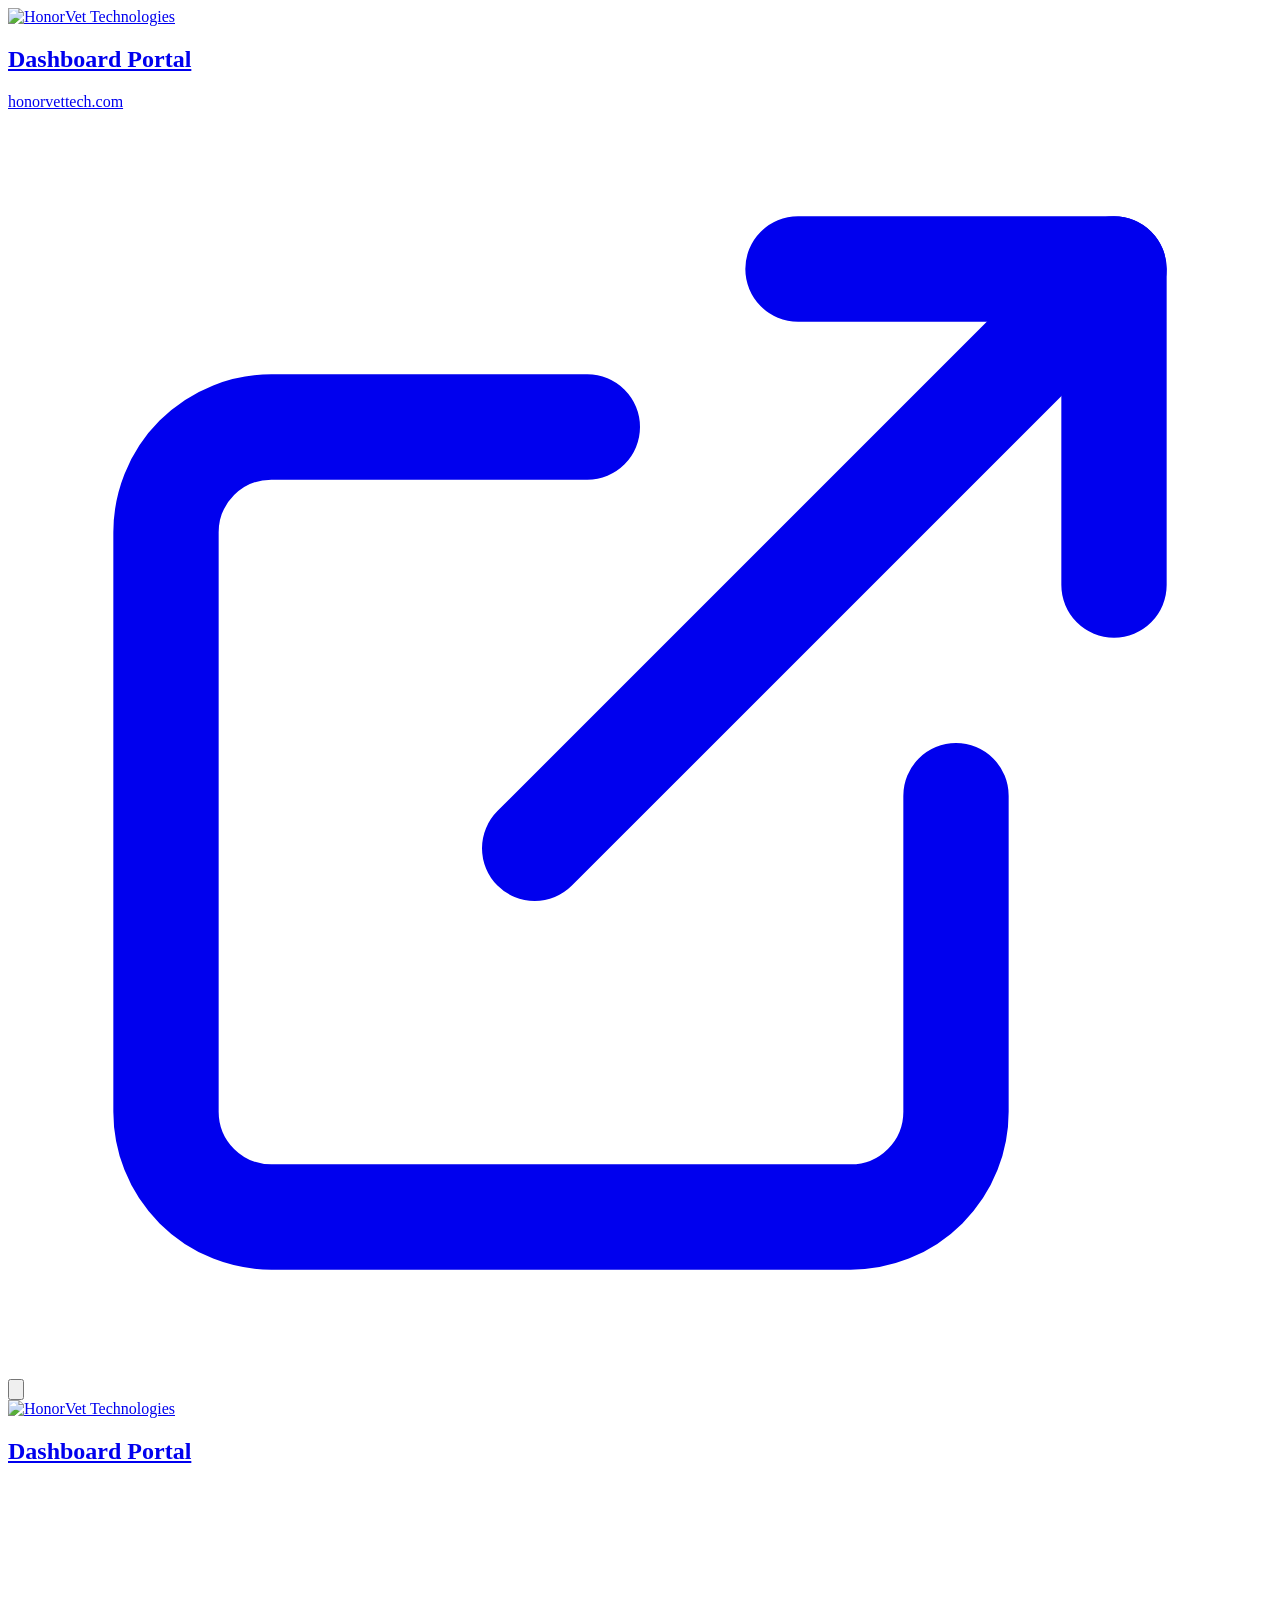
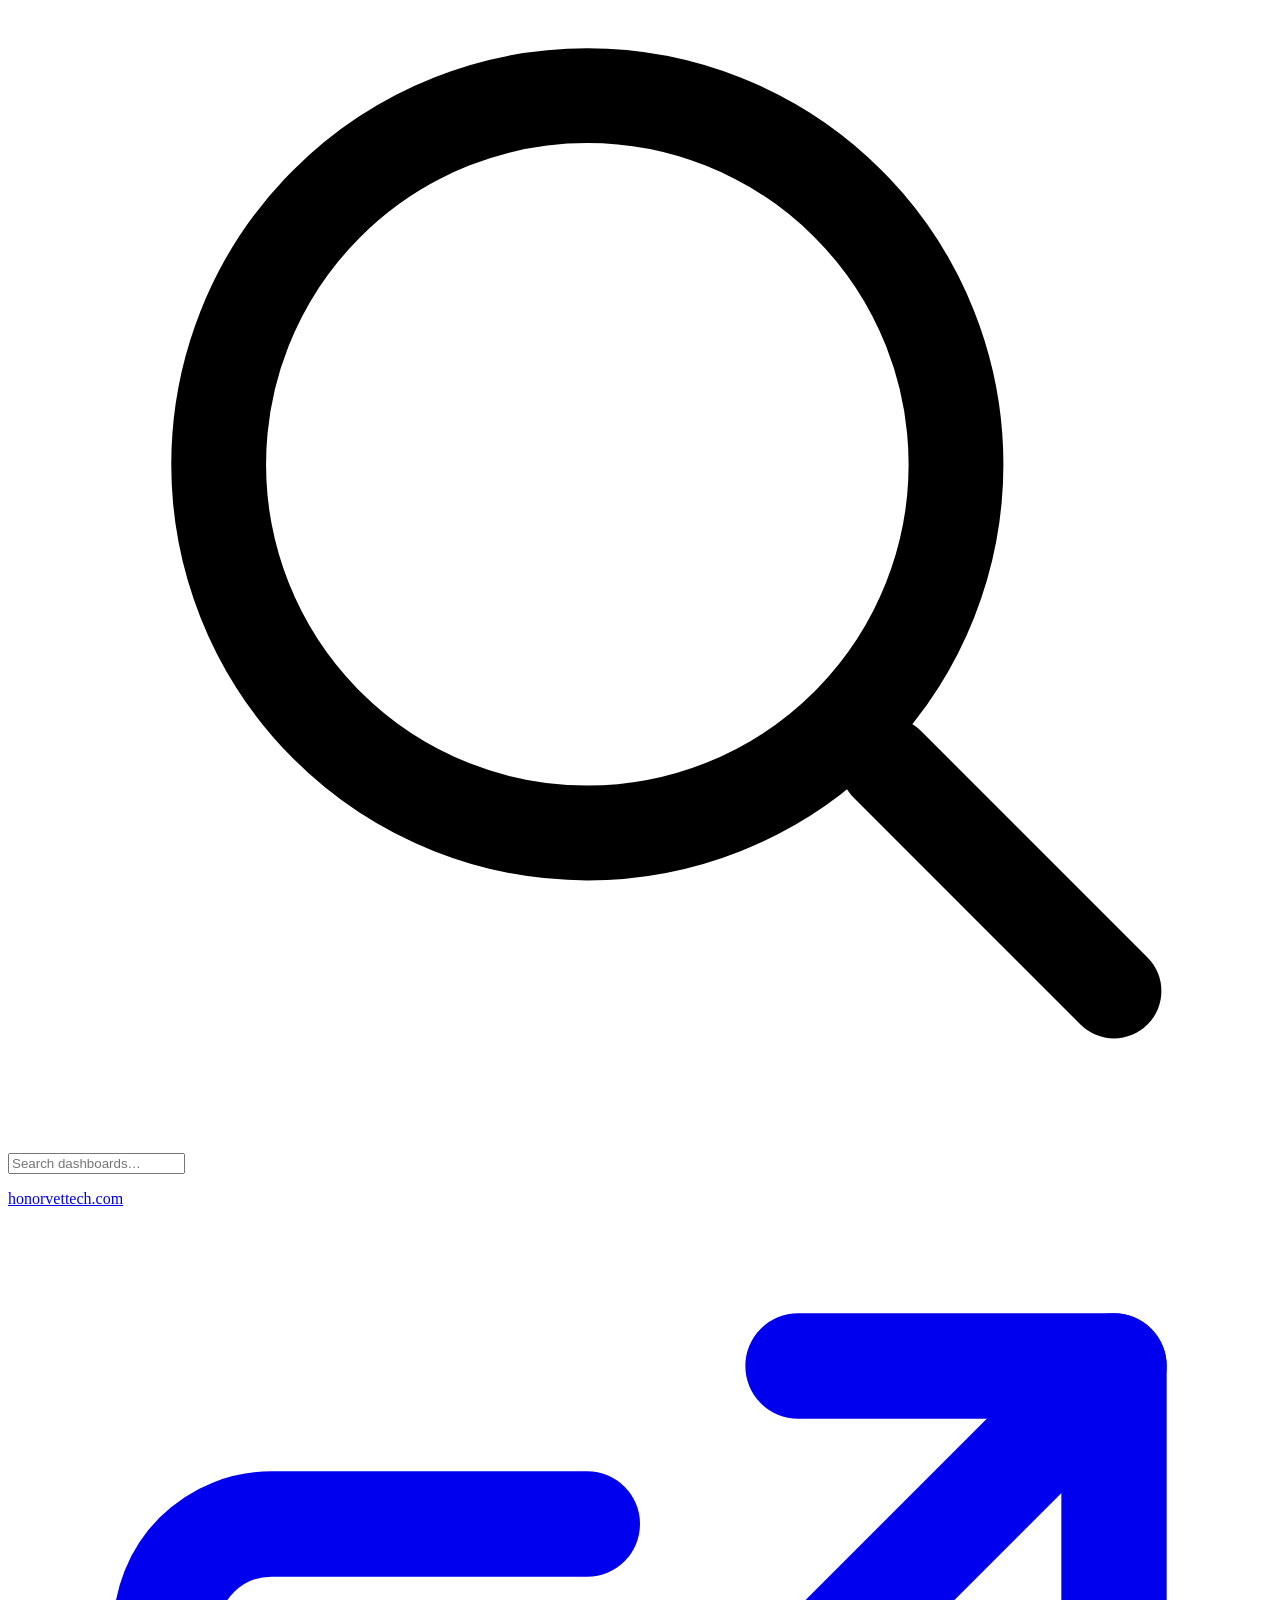
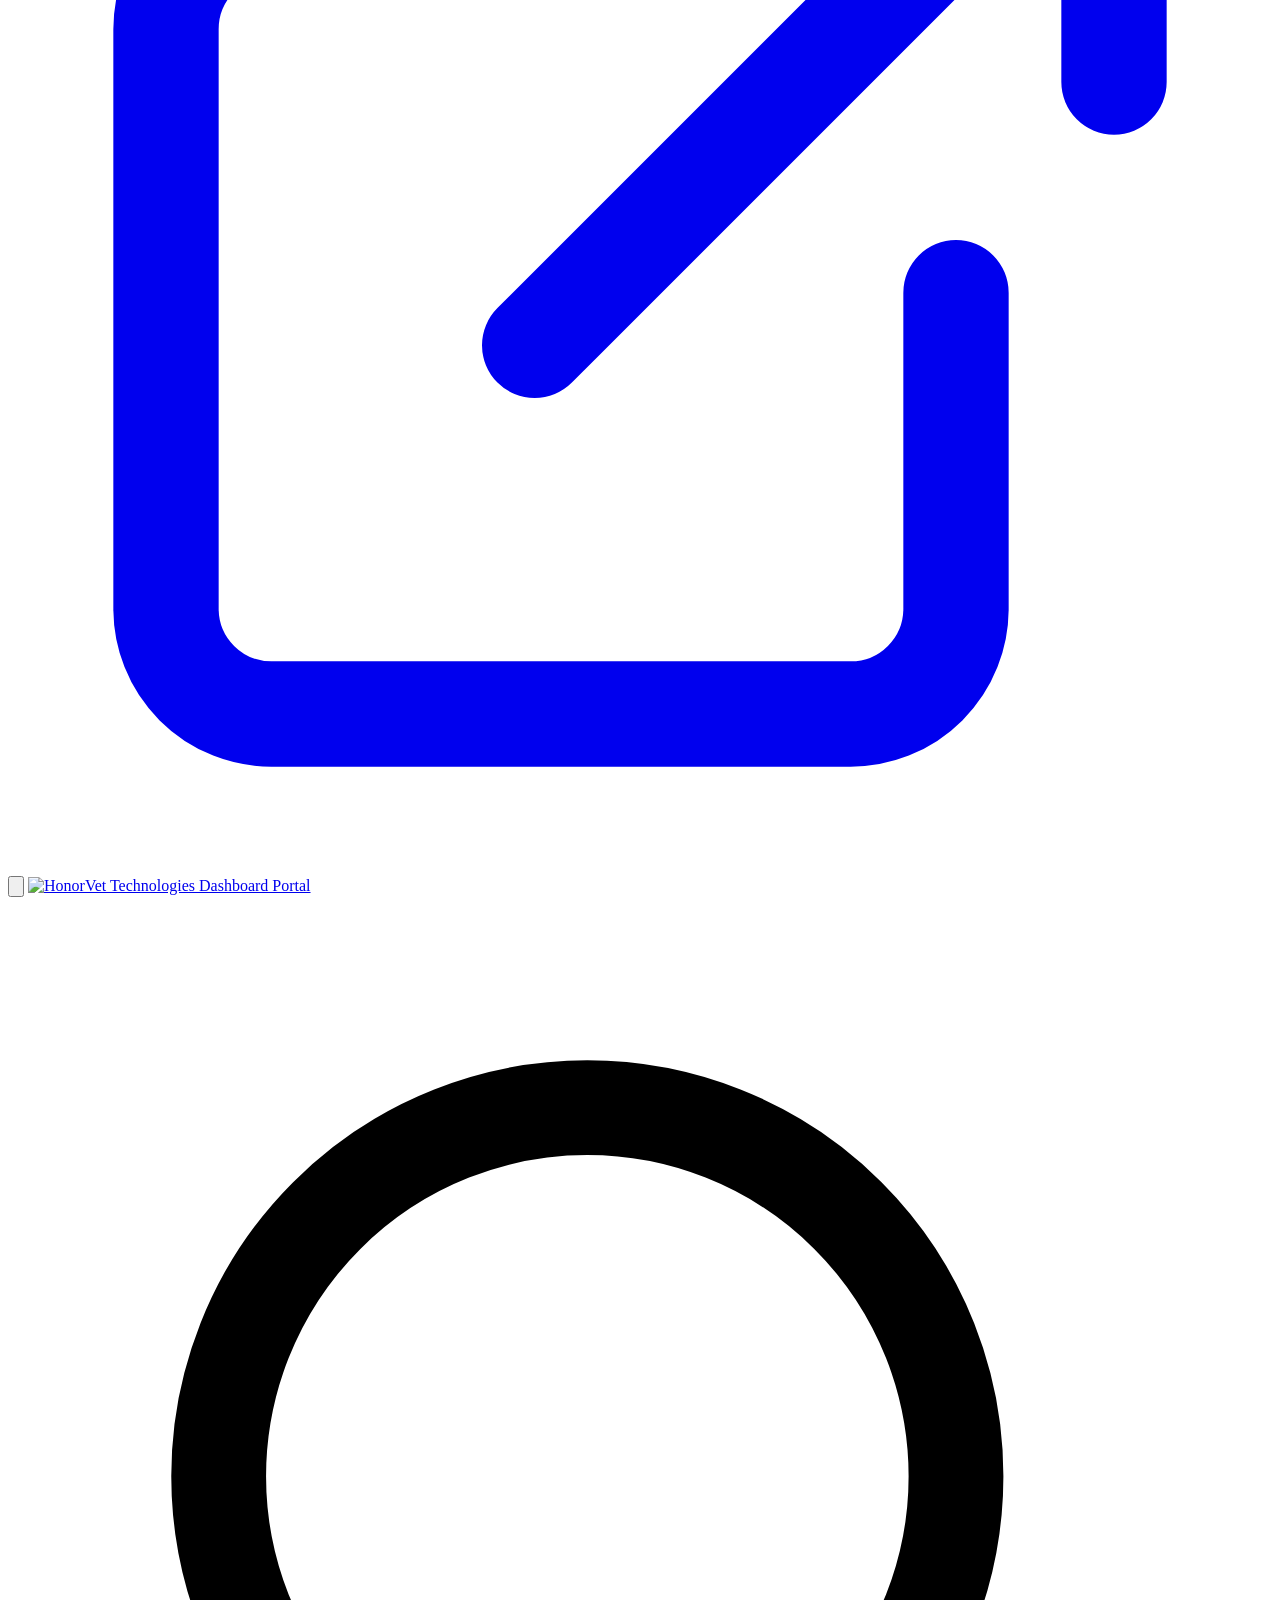
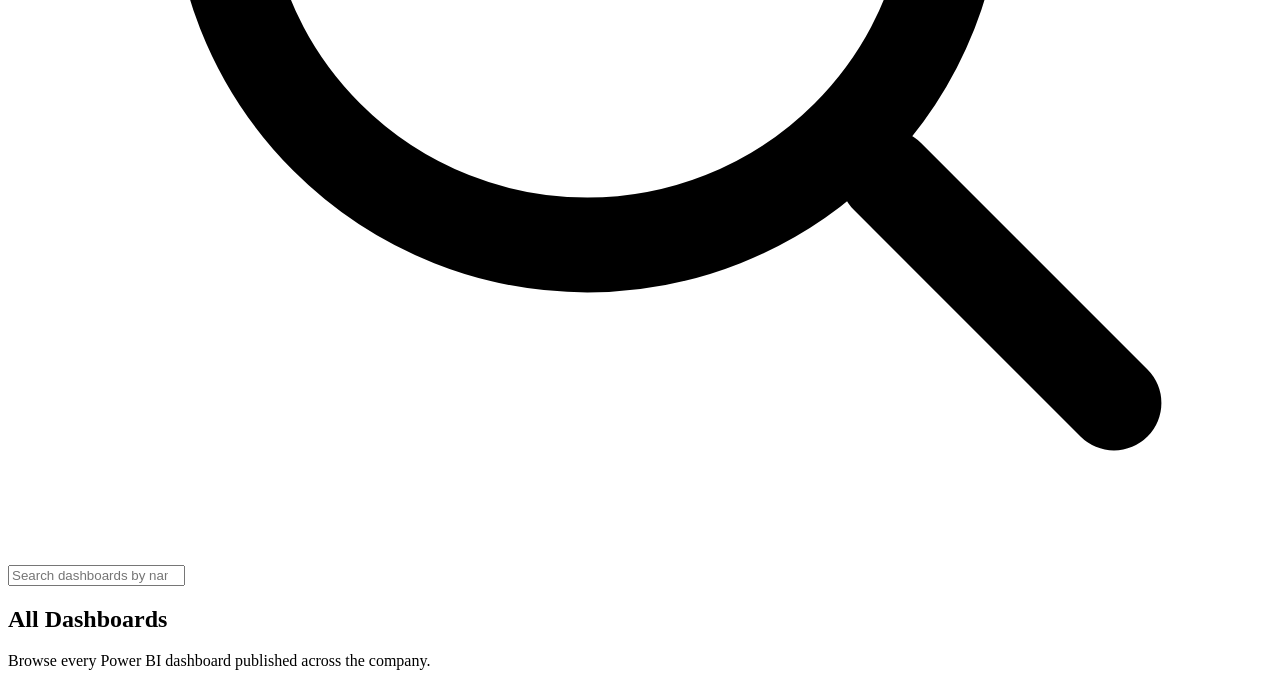
==== index.html @ 4012b4d2 "Add files via upload" ====
<!DOCTYPE html>
<html lang="en">
<head>
  <meta charset="UTF-8" />
  <meta name="viewport" content="width=device-width, initial-scale=1.0" />
  <title>Dashboard Portal</title>
  <meta name="description" content="Internal portal for company Power BI dashboards and reports." />
  <link rel="icon" href="assets/images/logo-placeholder.svg" type="image/svg+xml" />
  <link rel="stylesheet" href="css/style.css" />
</head>
<body>

  <div class="top-accent" aria-hidden="true"></div>

  <div class="app-shell">

    <!-- =====================================================================
         Desktop sidebar (persistent on large screens; see style.css @media)
    ===================================================================== -->
    <aside class="sidebar" aria-label="Primary navigation">
      <a class="brand" href="https://honorvettech.com/" target="_blank" rel="noopener noreferrer" title="Visit honorvettech.com">
        <div class="brand__logo">
          <img src="assets/images/honorvet-logo.png" alt="HonorVet Technologies" />
        </div>
        <div class="brand__text">
          <h1>Dashboard Portal</h1>
        </div>
      </a>

      <nav class="nav" id="navCategoryList" aria-label="Dashboard categories">
        <!-- Populated automatically by js/app.js from js/dashboards.js -->
      </nav>

      <div class="sidebar__footer">
        <a class="sidebar__footer-link" href="https://honorvettech.com/" target="_blank" rel="noopener noreferrer">
          <span>honorvettech.com</span>
          <svg class="icon" viewBox="0 0 24 24" fill="none" stroke="currentColor" stroke-width="2" stroke-linecap="round" stroke-linejoin="round"><path d="M18 13v6a2 2 0 0 1-2 2H5a2 2 0 0 1-2-2V8a2 2 0 0 1 2-2h6"/><path d="M15 3h6v6"/><path d="M10 14L21 3"/></svg>
        </a>
      </div>
    </aside>

    <!-- =====================================================================
         Mobile drawer (off-canvas copy of sidebar nav, opened by hamburger)
    ===================================================================== -->
    <div class="drawer-overlay" id="drawerOverlay" hidden></div>
    <aside class="mobile-drawer" id="mobileDrawer" aria-label="Mobile navigation">
      <button class="drawer-close" id="drawerCloseBtn" aria-label="Close menu">
        <svg class="icon" viewBox="0 0 24 24" fill="none" stroke="currentColor" stroke-width="1.8" stroke-linecap="round"><path d="M6 6l12 12M18 6L6 18"/></svg>
      </button>
      <a class="brand" href="https://honorvettech.com/" target="_blank" rel="noopener noreferrer" title="Visit honorvettech.com">
        <div class="brand__logo">
          <img src="assets/images/honorvet-logo.png" alt="HonorVet Technologies" />
        </div>
        <div class="brand__text">
          <h1>Dashboard Portal</h1>
        </div>
      </a>
      <div class="search-box" style="margin-bottom:16px;">
        <svg class="icon" viewBox="0 0 24 24" fill="none" stroke="currentColor" stroke-width="1.8" stroke-linecap="round"><circle cx="11" cy="11" r="7"/><path d="M21 21l-4.3-4.3"/></svg>
        <input type="search" id="searchInputMobile" placeholder="Search dashboards…" aria-label="Search dashboards" />
      </div>
      <nav class="nav" id="navCategoryListMobile" aria-label="Dashboard categories (mobile)">
        <!-- Populated automatically by js/app.js -->
      </nav>

      <div class="sidebar__footer">
        <a class="sidebar__footer-link" href="https://honorvettech.com/" target="_blank" rel="noopener noreferrer">
          <span>honorvettech.com</span>
          <svg class="icon" viewBox="0 0 24 24" fill="none" stroke="currentColor" stroke-width="2" stroke-linecap="round" stroke-linejoin="round"><path d="M18 13v6a2 2 0 0 1-2 2H5a2 2 0 0 1-2-2V8a2 2 0 0 1 2-2h6"/><path d="M15 3h6v6"/><path d="M10 14L21 3"/></svg>
        </a>
      </div>
    </aside>

    <!-- =====================================================================
         Main content
    ===================================================================== -->
    <div class="main">
      <header class="topbar">
        <button class="hamburger" id="hamburgerBtn" aria-label="Open menu" aria-controls="mobileDrawer">
          <svg class="icon" viewBox="0 0 24 24" fill="none" stroke="currentColor" stroke-width="1.8" stroke-linecap="round"><path d="M3 6h18M3 12h18M3 18h18"/></svg>
        </button>

        <a class="topbar__logo-mobile" href="https://honorvettech.com/" target="_blank" rel="noopener noreferrer" title="Visit honorvettech.com">
          <img src="assets/images/honorvet-logo.png" alt="HonorVet Technologies" />
          <span>Dashboard Portal</span>
        </a>

        <div class="search-box">
          <svg class="icon" viewBox="0 0 24 24" fill="none" stroke="currentColor" stroke-width="1.8" stroke-linecap="round"><circle cx="11" cy="11" r="7"/><path d="M21 21l-4.3-4.3"/></svg>
          <input type="search" id="searchInput" placeholder="Search dashboards by name, description, or category…" aria-label="Search dashboards" />
        </div>
      </header>

      <main class="content">

        <section class="recent-section" id="recentSection" hidden>
          <h3>Recently Viewed</h3>
          <div class="recent-row" id="recentRow"></div>
        </section>

        <div class="content__header">
          <div>
            <h2 id="sectionTitle">All Dashboards</h2>
            <p class="content__subtitle" id="sectionSubtitle">Browse every Power BI dashboard published across the company.</p>
          </div>
          <span class="content__count" id="resultCount"></span>
        </div>

        <!-- Loading skeleton -->
        <div class="skeleton-grid" id="loadingState" aria-hidden="true">
          <div class="skeleton-card"></div>
          <div class="skeleton-card"></div>
          <div class="skeleton-card"></div>
          <div class="skeleton-card"></div>
        </div>

        <!-- Dashboard cards grid, populated by js/app.js -->
        <div class="grid" id="dashboardGrid" hidden></div>

        <!-- Empty state -->
        <div class="state-panel" id="emptyState" hidden>
          <svg class="icon" viewBox="0 0 24 24" fill="none" stroke="currentColor" stroke-width="1.6" stroke-linecap="round" stroke-linejoin="round"><rect x="3" y="3" width="8" height="8" rx="1.5"/><rect x="13" y="3" width="8" height="8" rx="1.5"/><rect x="3" y="13" width="8" height="8" rx="1.5"/><rect x="13" y="13" width="8" height="8" rx="1.5"/></svg>
          <h3>No dashboards to show</h3>
          <p data-empty-message>No dashboards match the current view.</p>
        </div>

        <!-- Error state (e.g. dashboards.js failed to load) -->
        <div class="state-panel state-panel--error" id="errorState" hidden>
          <svg class="icon" viewBox="0 0 24 24" fill="none" stroke="currentColor" stroke-width="1.6" stroke-linecap="round" stroke-linejoin="round"><path d="M12 3.5l9.5 16.5H2.5L12 3.5Z"/><path d="M12 10v4"/><path d="M12 17.2v.1"/></svg>
          <h3>Something went wrong</h3>
          <p data-error-message>Unable to load dashboard configuration.</p>
        </div>

      </main>
    </div>
  </div>

  <script src="js/dashboards.js"></script>
  <script src="js/app.js"></script>
</body>
</html>
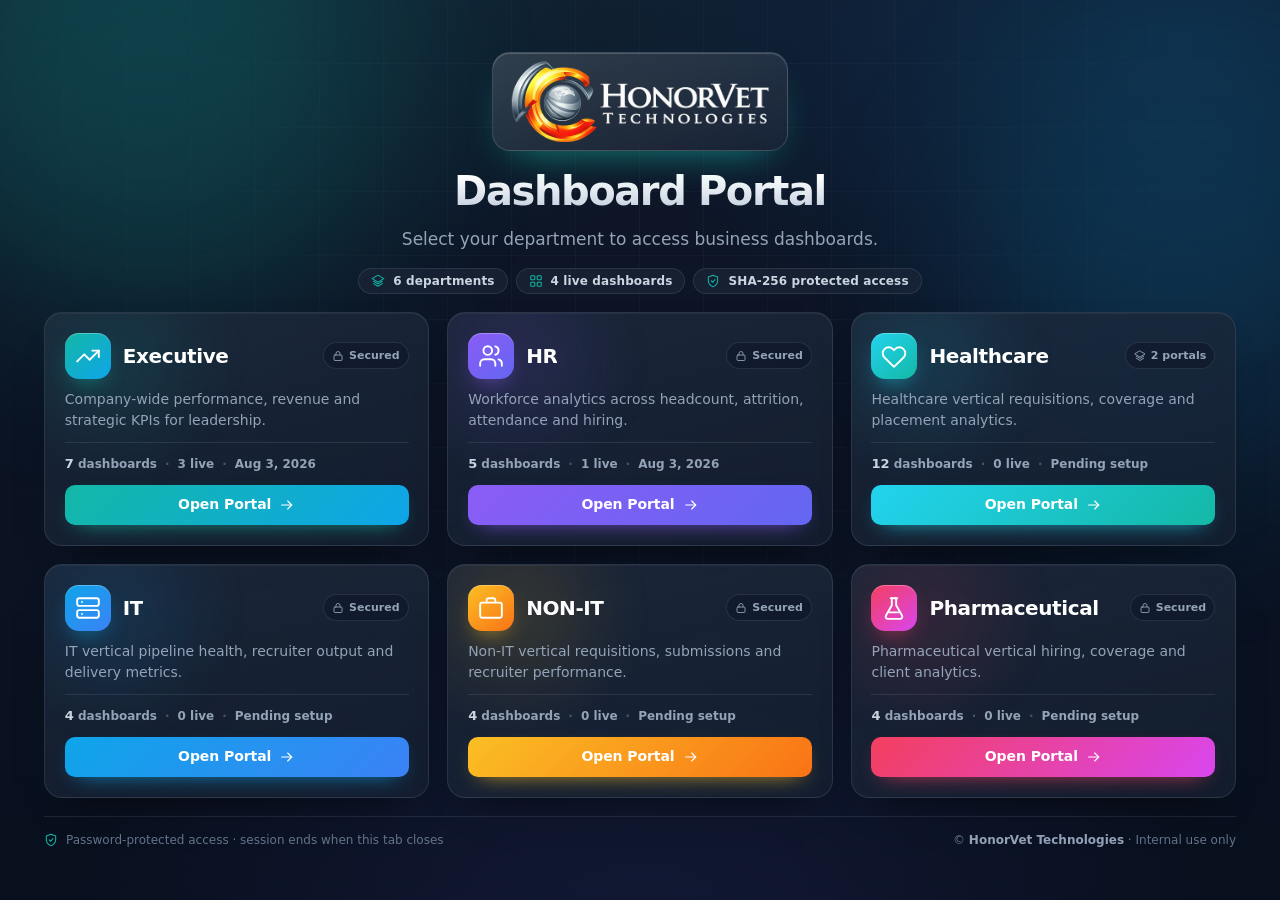
==== commit da607cf7: "Add files via upload" ====
--- a/index.html
+++ b/index.html
@@ -1,141 +1,134 @@
 <!DOCTYPE html>
-<html lang="en">
+<html lang="en" class="theme-dark">
 <head>
-  <meta charset="UTF-8" />
-  <meta name="viewport" content="width=device-width, initial-scale=1.0" />
-  <title>Dashboard Portal</title>
-  <meta name="description" content="Internal portal for company Power BI dashboards and reports." />
-  <link rel="icon" href="assets/images/logo-placeholder.svg" type="image/svg+xml" />
-  <link rel="stylesheet" href="css/style.css" />
+  <meta charset="utf-8">
+  <meta name="viewport" content="width=device-width, initial-scale=1">
+  <meta name="color-scheme" content="dark">
+  <meta name="theme-color" content="#0f172a">
+  <meta name="description" content="HonorVet Technologies internal Dashboard Portal — select your department to access business dashboards.">
+  <meta name="robots" content="noindex, nofollow">
+  <title>Dashboard Portal — HonorVet Technologies</title>
+
+  <link rel="icon" href="icons/favicon.svg" type="image/svg+xml">
+  <link rel="apple-touch-icon" href="images/honorvettech_logo-removebg-preview.png">
+  <link rel="stylesheet" href="css/components.css">
+  <link rel="stylesheet" href="css/dark.css">
 </head>
-<body>
 
-  <div class="top-accent" aria-hidden="true"></div>
+<body class="theme-dark" data-page="landing">
 
-  <div class="app-shell">
+  <noscript>
+    <div class="noscript-banner">
+      This portal requires JavaScript to verify your department access.
+      Please enable JavaScript and reload the page.
+    </div>
+  </noscript>
 
-    <!-- =====================================================================
-         Desktop sidebar (persistent on large screens; see style.css @media)
-    ===================================================================== -->
-    <aside class="sidebar" aria-label="Primary navigation">
-      <a class="brand" href="https://honorvettech.com/" target="_blank" rel="noopener noreferrer" title="Visit honorvettech.com">
-        <div class="brand__logo">
-          <img src="assets/images/honorvet-logo.png" alt="HonorVet Technologies" />
+  <!-- Ambient background layers (purely decorative) -->
+  <div class="bg-layer" aria-hidden="true">
+    <span class="bg-orb bg-orb-1"></span>
+    <span class="bg-orb bg-orb-2"></span>
+    <span class="bg-grid"></span>
+  </div>
+
+  <main class="portal">
+
+    <!-- ===================== HEADER ===================== -->
+    <header class="portal-head">
+      <!-- Landing hero uses the full wordmark lockup. Every other page (and the
+           login popup below) uses the compact square mark.
+           On short windows the lockup is swapped for the square mark, because
+           its small "TECHNOLOGIES" line stops being legible below ~74px tall. -->
+      <div class="brand-mark brand-mark-wide">
+        <img class="brand-lockup" src="images/honorvet-logo-lockup.png"
+             alt="HonorVet Technologies" width="640" height="192">
+        <img class="brand-icon" src="images/honorvettech_logo-removebg-preview.png"
+             alt="HonorVet Technologies" width="200" height="200">
+      </div>
+
+
+      <h1 class="portal-title">Dashboard Portal</h1>
+
+      <p class="portal-lede">
+        Select your department to access business dashboards.
+      </p>
+
+      <div class="head-meta" id="headMeta"></div>
+    </header>
+
+    <!-- ===================== DEPARTMENT CARDS ===================== -->
+    <section class="grid-cards" id="deptGrid" aria-label="Departments"></section>
+
+    <!-- ===================== FOOTER ===================== -->
+    <footer class="portal-foot">
+      <span class="foot-secure">
+        <svg class="icon" viewBox="0 0 24 24" aria-hidden="true"><path d="M12 22s8-4 8-10V5l-8-3-8 3v7c0 6 8 10 8 10z"/><polyline points="9 11.8 11.4 14.2 15.4 9.8"/></svg>
+        <span>Password-protected access &middot; session ends when this tab closes</span>
+      </span>
+      <span>&copy; <strong>HonorVet Technologies</strong> &middot; Internal use only</span>
+    </footer>
+
+  </main>
+
+  <!-- ===================== AUTHENTICATION POPUP ===================== -->
+  <div class="modal" id="authModal" role="dialog" aria-modal="true"
+       aria-labelledby="authTitle" aria-hidden="true">
+    <div class="modal-panel auth-panel" id="authPanel">
+
+      <div class="auth-head">
+        <div class="auth-logo">
+          <img src="images/honorvettech_logo-removebg-preview.png" alt="HonorVet Technologies" width="200" height="200">
         </div>
-        <div class="brand__text">
-          <h1>Dashboard Portal</h1>
-        </div>
-      </a>
+        <span class="auth-dept">
+          <span id="authDeptIcon"></span>
+          <span id="authDeptLabel">Department</span>
+        </span>
+        <h2 class="auth-title" id="authTitle">Department Portal</h2>
+        <p class="auth-sub" id="authSub">Enter password to continue</p>
+      </div>
 
-      <nav class="nav" id="navCategoryList" aria-label="Dashboard categories">
-        <!-- Populated automatically by js/app.js from js/dashboards.js -->
-      </nav>
-
-      <div class="sidebar__footer">
-        <a class="sidebar__footer-link" href="https://honorvettech.com/" target="_blank" rel="noopener noreferrer">
-          <span>honorvettech.com</span>
-          <svg class="icon" viewBox="0 0 24 24" fill="none" stroke="currentColor" stroke-width="2" stroke-linecap="round" stroke-linejoin="round"><path d="M18 13v6a2 2 0 0 1-2 2H5a2 2 0 0 1-2-2V8a2 2 0 0 1 2-2h6"/><path d="M15 3h6v6"/><path d="M10 14L21 3"/></svg>
-        </a>
-      </div>
-    </aside>
-
-    <!-- =====================================================================
-         Mobile drawer (off-canvas copy of sidebar nav, opened by hamburger)
-    ===================================================================== -->
-    <div class="drawer-overlay" id="drawerOverlay" hidden></div>
-    <aside class="mobile-drawer" id="mobileDrawer" aria-label="Mobile navigation">
-      <button class="drawer-close" id="drawerCloseBtn" aria-label="Close menu">
-        <svg class="icon" viewBox="0 0 24 24" fill="none" stroke="currentColor" stroke-width="1.8" stroke-linecap="round"><path d="M6 6l12 12M18 6L6 18"/></svg>
-      </button>
-      <a class="brand" href="https://honorvettech.com/" target="_blank" rel="noopener noreferrer" title="Visit honorvettech.com">
-        <div class="brand__logo">
-          <img src="assets/images/honorvet-logo.png" alt="HonorVet Technologies" />
-        </div>
-        <div class="brand__text">
-          <h1>Dashboard Portal</h1>
-        </div>
-      </a>
-      <div class="search-box" style="margin-bottom:16px;">
-        <svg class="icon" viewBox="0 0 24 24" fill="none" stroke="currentColor" stroke-width="1.8" stroke-linecap="round"><circle cx="11" cy="11" r="7"/><path d="M21 21l-4.3-4.3"/></svg>
-        <input type="search" id="searchInputMobile" placeholder="Search dashboards…" aria-label="Search dashboards" />
-      </div>
-      <nav class="nav" id="navCategoryListMobile" aria-label="Dashboard categories (mobile)">
-        <!-- Populated automatically by js/app.js -->
-      </nav>
-
-      <div class="sidebar__footer">
-        <a class="sidebar__footer-link" href="https://honorvettech.com/" target="_blank" rel="noopener noreferrer">
-          <span>honorvettech.com</span>
-          <svg class="icon" viewBox="0 0 24 24" fill="none" stroke="currentColor" stroke-width="2" stroke-linecap="round" stroke-linejoin="round"><path d="M18 13v6a2 2 0 0 1-2 2H5a2 2 0 0 1-2-2V8a2 2 0 0 1 2-2h6"/><path d="M15 3h6v6"/><path d="M10 14L21 3"/></svg>
-        </a>
-      </div>
-    </aside>
-
-    <!-- =====================================================================
-         Main content
-    ===================================================================== -->
-    <div class="main">
-      <header class="topbar">
-        <button class="hamburger" id="hamburgerBtn" aria-label="Open menu" aria-controls="mobileDrawer">
-          <svg class="icon" viewBox="0 0 24 24" fill="none" stroke="currentColor" stroke-width="1.8" stroke-linecap="round"><path d="M3 6h18M3 12h18M3 18h18"/></svg>
-        </button>
-
-        <a class="topbar__logo-mobile" href="https://honorvettech.com/" target="_blank" rel="noopener noreferrer" title="Visit honorvettech.com">
-          <img src="assets/images/honorvet-logo.png" alt="HonorVet Technologies" />
-          <span>Dashboard Portal</span>
-        </a>
-
-        <div class="search-box">
-          <svg class="icon" viewBox="0 0 24 24" fill="none" stroke="currentColor" stroke-width="1.8" stroke-linecap="round"><circle cx="11" cy="11" r="7"/><path d="M21 21l-4.3-4.3"/></svg>
-          <input type="search" id="searchInput" placeholder="Search dashboards by name, description, or category…" aria-label="Search dashboards" />
-        </div>
-      </header>
-
-      <main class="content">
-
-        <section class="recent-section" id="recentSection" hidden>
-          <h3>Recently Viewed</h3>
-          <div class="recent-row" id="recentRow"></div>
-        </section>
-
-        <div class="content__header">
-          <div>
-            <h2 id="sectionTitle">All Dashboards</h2>
-            <p class="content__subtitle" id="sectionSubtitle">Browse every Power BI dashboard published across the company.</p>
+      <form id="authForm" novalidate>
+        <div class="field">
+          <label class="field-label" for="authPassword">Department password</label>
+          <div class="field-control">
+            <svg class="icon" viewBox="0 0 24 24" aria-hidden="true"><rect x="4" y="10" width="16" height="11" rx="2"/><path d="M8 10V7a4 4 0 0 1 8 0v3"/></svg>
+            <input class="input input-with-icon input-with-action"
+                   id="authPassword" name="password" type="password"
+                   autocomplete="current-password" spellcheck="false"
+                   placeholder="Enter password" required>
+            <button class="field-action" id="authToggle" type="button" aria-pressed="false">Show</button>
           </div>
-          <span class="content__count" id="resultCount"></span>
         </div>
 
-        <!-- Loading skeleton -->
-        <div class="skeleton-grid" id="loadingState" aria-hidden="true">
-          <div class="skeleton-card"></div>
-          <div class="skeleton-card"></div>
-          <div class="skeleton-card"></div>
-          <div class="skeleton-card"></div>
+        <div class="auth-error" id="authError" role="alert" aria-live="assertive">
+          <div class="auth-error-inner">
+            <svg class="icon" viewBox="0 0 24 24" aria-hidden="true"><path d="M10.3 3.6 1.8 18a2 2 0 0 0 1.7 3h17a2 2 0 0 0 1.7-3L13.7 3.6a2 2 0 0 0-3.4 0z"/><line x1="12" y1="9" x2="12" y2="13.5"/><line x1="12" y1="17" x2="12" y2="17"/></svg>
+            <span id="authErrorText"></span>
+          </div>
         </div>
 
-        <!-- Dashboard cards grid, populated by js/app.js -->
-        <div class="grid" id="dashboardGrid" hidden></div>
+        <div class="auth-actions">
+          <button class="btn btn-ghost btn-lg" id="authCancel" type="button">Cancel</button>
+          <button class="btn btn-primary btn-lg" id="authSubmit" type="submit" data-ripple>
+            <span class="btn-label">Login</span>
+            <span class="btn-spin"></span>
+          </button>
+        </div>
+      </form>
 
-        <!-- Empty state -->
-        <div class="state-panel" id="emptyState" hidden>
-          <svg class="icon" viewBox="0 0 24 24" fill="none" stroke="currentColor" stroke-width="1.6" stroke-linecap="round" stroke-linejoin="round"><rect x="3" y="3" width="8" height="8" rx="1.5"/><rect x="13" y="3" width="8" height="8" rx="1.5"/><rect x="3" y="13" width="8" height="8" rx="1.5"/><rect x="13" y="13" width="8" height="8" rx="1.5"/></svg>
-          <h3>No dashboards to show</h3>
-          <p data-empty-message>No dashboards match the current view.</p>
-        </div>
+      <p class="auth-note">
+        <svg class="icon" viewBox="0 0 24 24" aria-hidden="true"><circle cx="12" cy="12" r="9"/><line x1="12" y1="11" x2="12" y2="16"/><line x1="12" y1="8" x2="12" y2="8"/></svg>
+        <span>Your password is verified in the browser against a SHA-256 hash and is never
+        stored or transmitted. Access lasts until you sign out or close this tab.</span>
+      </p>
 
-        <!-- Error state (e.g. dashboards.js failed to load) -->
-        <div class="state-panel state-panel--error" id="errorState" hidden>
-          <svg class="icon" viewBox="0 0 24 24" fill="none" stroke="currentColor" stroke-width="1.6" stroke-linecap="round" stroke-linejoin="round"><path d="M12 3.5l9.5 16.5H2.5L12 3.5Z"/><path d="M12 10v4"/><path d="M12 17.2v.1"/></svg>
-          <h3>Something went wrong</h3>
-          <p data-error-message>Unable to load dashboard configuration.</p>
-        </div>
-
-      </main>
     </div>
   </div>
 
-  <script src="js/dashboards.js"></script>
+  <div class="toast-stack" role="status" aria-live="polite"></div>
+
+  <script src="js/config.js"></script>
+  <script src="js/auth.js"></script>
   <script src="js/app.js"></script>
 </body>
 </html>
--- a/css/components.css
+++ b/css/components.css
@@ -0,0 +1,595 @@
+/* ===========================================================================
+ * components.css — HonorVet Dashboard Portal
+ * ---------------------------------------------------------------------------
+ * Shared foundation used by BOTH themes:
+ *   1. Design tokens (colors, spacing, radii, shadows, motion)
+ *   2. Reset + base typography
+ *   3. Reusable components (buttons, fields, modal, toast, skeleton, chips)
+ *   4. Keyframes + accessibility helpers
+ *
+ * Theme-specific surfaces live in dark.css (landing) and light.css (portals).
+ * ======================================================================== */
+
+/* ---------------------------------------------------------------------------
+ * 1. DESIGN TOKENS
+ * ------------------------------------------------------------------------ */
+:root {
+  /* Brand ---------------------------------------------------------------- */
+  --brand-primary: #14b8a6;
+  --brand-primary-hover: #0d9488;
+  --brand-secondary: #0ea5e9;
+  --brand-gradient: linear-gradient(135deg, #14b8a6 0%, #0ea5e9 100%);
+
+  /* Semantic ------------------------------------------------------------- */
+  --success: #10b981;
+  --warning: #f59e0b;
+  --danger: #f43f5e;
+  --info: #0ea5e9;
+
+  /* Neutral ramp (slate) ------------------------------------------------- */
+  --slate-50: #f8fafc;
+  --slate-100: #f1f5f9;
+  --slate-200: #e2e8f0;
+  --slate-300: #cbd5e1;
+  --slate-400: #94a3b8;
+  --slate-500: #64748b;
+  --slate-600: #475569;
+  --slate-700: #334155;
+  --slate-800: #1e293b;
+  --slate-900: #0f172a;
+  --slate-950: #080f1d;
+
+  /* Typography ----------------------------------------------------------- */
+  --font-sans: "Inter", "Segoe UI", "Segoe UI Variable", system-ui,
+    -apple-system, "Helvetica Neue", Arial, sans-serif;
+  --font-mono: "Cascadia Code", "Consolas", "SF Mono", ui-monospace, monospace;
+
+  --text-2xs: 0.6875rem;  /* 11px */
+  --text-xs: 0.75rem;     /* 12px */
+  --text-sm: 0.8125rem;   /* 13px */
+  --text-base: 0.875rem;  /* 14px */
+  --text-md: 0.9375rem;   /* 15px */
+  --text-lg: 1.0625rem;   /* 17px */
+  --text-xl: 1.25rem;     /* 20px */
+  --text-2xl: 1.5rem;     /* 24px */
+  --text-3xl: 1.875rem;   /* 30px */
+  --text-4xl: 2.5rem;     /* 40px */
+  --text-5xl: 3.25rem;    /* 52px */
+
+  /* Spacing scale -------------------------------------------------------- */
+  --sp-1: 0.25rem;
+  --sp-2: 0.5rem;
+  --sp-3: 0.75rem;
+  --sp-4: 1rem;
+  --sp-5: 1.25rem;
+  --sp-6: 1.5rem;
+  --sp-7: 1.75rem;
+  --sp-8: 2rem;
+  --sp-10: 2.5rem;
+  --sp-12: 3rem;
+  --sp-16: 4rem;
+  --sp-20: 5rem;
+
+  /* Radii ---------------------------------------------------------------- */
+  --r-sm: 6px;
+  --r-md: 10px;
+  --r-lg: 14px;
+  --r-xl: 18px;
+  --r-2xl: 24px;
+  --r-full: 999px;
+
+  /* Motion --------------------------------------------------------------- */
+  --ease-out: cubic-bezier(0.22, 1, 0.36, 1);
+  --ease-in-out: cubic-bezier(0.65, 0, 0.35, 1);
+  --ease-spring: cubic-bezier(0.34, 1.56, 0.64, 1);
+  --dur-fast: 140ms;
+  --dur-base: 220ms;
+  --dur-slow: 380ms;
+
+  /* Layout --------------------------------------------------------------- */
+  --shell-max: 1240px;
+  --header-h: 64px;
+
+  /* Logo ----------------------------------------------------------------- *
+   * images/honorvettech_logo-removebg-preview.png is a square, transparent,
+   * tightly-cropped mark (200x200, artwork centred with ~10% margin), so the
+   * logo tiles are square and the tile background shows through the artwork.
+   * Only these three sizes need changing to rescale it everywhere.          */
+  --logo-size-hero: 68px;    /* landing page */
+  --logo-size-modal: 42px;   /* login popup */
+  --logo-size-bar: 28px;     /* department app bar */
+}
+
+/* ---------------------------------------------------------------------------
+ * 2. RESET + BASE
+ * ------------------------------------------------------------------------ */
+*,
+*::before,
+*::after {
+  box-sizing: border-box;
+}
+
+html {
+  -webkit-text-size-adjust: 100%;
+  scroll-behavior: smooth;
+}
+
+body {
+  margin: 0;
+  font-family: var(--font-sans);
+  font-size: var(--text-base);
+  line-height: 1.55;
+  -webkit-font-smoothing: antialiased;
+  -moz-osx-font-smoothing: grayscale;
+  text-rendering: optimizeLegibility;
+}
+
+h1, h2, h3, h4, h5, h6, p, figure {
+  margin: 0;
+}
+
+h1, h2, h3, h4 {
+  line-height: 1.2;
+  letter-spacing: -0.02em;
+  font-weight: 650;
+}
+
+a {
+  color: inherit;
+  text-decoration: none;
+}
+
+img, svg {
+  display: block;
+  max-width: 100%;
+}
+
+button, input, select, textarea {
+  font: inherit;
+  color: inherit;
+}
+
+button {
+  cursor: pointer;
+  border: 0;
+  background: none;
+}
+
+ul, ol {
+  margin: 0;
+  padding: 0;
+  list-style: none;
+}
+
+[hidden] {
+  display: none !important;
+}
+
+/* Auth gate: protected pages stay blank until HVAuth.guard() clears them.
+ * Fails closed — if JavaScript never runs, the content is never revealed. */
+html.hv-locked body > *:not(noscript) {
+  visibility: hidden;
+}
+
+.noscript-banner {
+  position: fixed;
+  inset: 0;
+  z-index: 9999;
+  display: grid;
+  place-items: center;
+  padding: var(--sp-8);
+  text-align: center;
+  background: var(--slate-900);
+  color: #fff;
+  font-size: var(--text-md);
+}
+
+/* Focus ring — visible for keyboard users, invisible for mouse clicks. */
+:focus-visible {
+  outline: 2px solid var(--brand-primary);
+  outline-offset: 2px;
+  border-radius: var(--r-sm);
+}
+
+/* Screen-reader-only text. */
+.sr-only {
+  position: absolute;
+  width: 1px;
+  height: 1px;
+  padding: 0;
+  margin: -1px;
+  overflow: hidden;
+  clip: rect(0 0 0 0);
+  white-space: nowrap;
+  border: 0;
+}
+
+/* ---------------------------------------------------------------------------
+ * 3. COMPONENTS
+ * ------------------------------------------------------------------------ */
+
+/* --- Icons ---------------------------------------------------------------- */
+.icon {
+  width: 20px;
+  height: 20px;
+  flex: none;
+  stroke: currentColor;
+  fill: none;
+  stroke-width: 1.75;
+  stroke-linecap: round;
+  stroke-linejoin: round;
+}
+.icon-sm { width: 16px; height: 16px; }
+.icon-lg { width: 26px; height: 26px; }
+.icon-xl { width: 30px; height: 30px; }
+
+/* --- Buttons -------------------------------------------------------------- */
+.btn {
+  position: relative;
+  display: inline-flex;
+  align-items: center;
+  justify-content: center;
+  gap: var(--sp-2);
+  padding: 0 var(--sp-4);
+  height: 38px;
+  border-radius: var(--r-md);
+  font-size: var(--text-base);
+  font-weight: 600;
+  letter-spacing: -0.005em;
+  white-space: nowrap;
+  overflow: hidden;
+  isolation: isolate;
+  transition: transform var(--dur-fast) var(--ease-out),
+    background-color var(--dur-base) var(--ease-out),
+    border-color var(--dur-base) var(--ease-out),
+    box-shadow var(--dur-base) var(--ease-out), color var(--dur-base) var(--ease-out);
+}
+
+.btn:active:not(:disabled) {
+  transform: scale(0.975);
+}
+
+.btn:disabled {
+  opacity: 0.5;
+  cursor: not-allowed;
+}
+
+.btn-primary {
+  color: #052f2b;
+  background: var(--brand-gradient);
+  box-shadow: 0 1px 2px rgba(8, 15, 29, 0.24), 0 6px 16px -8px rgba(20, 184, 166, 0.7);
+}
+.btn-primary:hover:not(:disabled) {
+  box-shadow: 0 2px 4px rgba(8, 15, 29, 0.26), 0 12px 26px -10px rgba(20, 184, 166, 0.85);
+  filter: brightness(1.06);
+}
+
+.btn-block {
+  width: 100%;
+}
+
+.btn-lg {
+  height: 44px;
+  padding: 0 var(--sp-5);
+  font-size: var(--text-md);
+}
+
+.btn-icon {
+  width: 38px;
+  padding: 0;
+}
+
+/* Ripple — injected by app.js on click of any [data-ripple] element. */
+.ripple {
+  position: absolute;
+  border-radius: 50%;
+  transform: scale(0);
+  background: currentColor;
+  opacity: 0.28;
+  pointer-events: none;
+  animation: ripple 560ms var(--ease-out) forwards;
+}
+
+/* --- Form fields ---------------------------------------------------------- */
+.field {
+  display: block;
+}
+
+.field-label {
+  display: block;
+  margin-bottom: var(--sp-2);
+  font-size: var(--text-xs);
+  font-weight: 600;
+  letter-spacing: 0.04em;
+  text-transform: uppercase;
+}
+
+.field-control {
+  position: relative;
+  display: flex;
+  align-items: center;
+}
+
+.field-control > .icon {
+  position: absolute;
+  left: var(--sp-3);
+  pointer-events: none;
+  opacity: 0.6;
+}
+
+.input {
+  width: 100%;
+  height: 44px;
+  padding: 0 var(--sp-4);
+  border-radius: var(--r-md);
+  border: 1px solid transparent;
+  transition: border-color var(--dur-base) var(--ease-out),
+    box-shadow var(--dur-base) var(--ease-out), background-color var(--dur-base) var(--ease-out);
+}
+
+.input-with-icon {
+  padding-left: 2.5rem;
+}
+
+.input-with-action {
+  padding-right: 3rem;
+}
+
+.input::placeholder {
+  opacity: 1;
+}
+
+.field-action {
+  position: absolute;
+  right: var(--sp-2);
+  display: inline-flex;
+  align-items: center;
+  gap: var(--sp-1);
+  height: 30px;
+  padding: 0 var(--sp-2);
+  border-radius: var(--r-sm);
+  font-size: var(--text-xs);
+  font-weight: 600;
+  transition: background-color var(--dur-fast) var(--ease-out),
+    color var(--dur-fast) var(--ease-out);
+}
+
+/* --- Chips / badges ------------------------------------------------------- */
+.chip {
+  display: inline-flex;
+  align-items: center;
+  gap: var(--sp-2);
+  height: 26px;
+  padding: 0 var(--sp-3);
+  border-radius: var(--r-full);
+  font-size: var(--text-xs);
+  font-weight: 600;
+  letter-spacing: 0.01em;
+  white-space: nowrap;
+}
+
+.dot {
+  width: 6px;
+  height: 6px;
+  border-radius: 50%;
+  background: var(--success);
+  flex: none;
+}
+
+.dot-live {
+  box-shadow: 0 0 0 0 rgba(16, 185, 129, 0.6);
+  animation: pulse 2.4s var(--ease-in-out) infinite;
+}
+
+.dot-idle {
+  background: var(--slate-400);
+}
+
+/* --- Modal --------------------------------------------------------------- */
+.modal {
+  position: fixed;
+  inset: 0;
+  z-index: 1000;
+  display: grid;
+  place-items: center;
+  padding: var(--sp-5);
+  background: rgba(8, 15, 29, 0.72);
+  -webkit-backdrop-filter: blur(10px) saturate(140%);
+  backdrop-filter: blur(10px) saturate(140%);
+  opacity: 0;
+  visibility: hidden;
+  transition: opacity var(--dur-base) var(--ease-out),
+    visibility var(--dur-base) var(--ease-out);
+}
+
+.modal.is-open {
+  opacity: 1;
+  visibility: visible;
+}
+
+.modal-panel {
+  width: 100%;
+  max-width: 420px;
+  padding: var(--sp-8) var(--sp-7) var(--sp-7);
+  border-radius: var(--r-2xl);
+  transform: translateY(14px) scale(0.97);
+  opacity: 0;
+  transition: transform var(--dur-slow) var(--ease-spring),
+    opacity var(--dur-base) var(--ease-out);
+}
+
+.modal.is-open .modal-panel {
+  transform: translateY(0) scale(1);
+  opacity: 1;
+}
+
+.modal-panel.is-shaking {
+  animation: shake 420ms var(--ease-in-out);
+}
+
+/* --- Toast --------------------------------------------------------------- */
+.toast-stack {
+  position: fixed;
+  bottom: var(--sp-6);
+  left: 50%;
+  z-index: 1200;
+  display: flex;
+  flex-direction: column;
+  gap: var(--sp-2);
+  align-items: center;
+  transform: translateX(-50%);
+  pointer-events: none;
+}
+
+.toast {
+  display: flex;
+  align-items: center;
+  gap: var(--sp-3);
+  max-width: min(92vw, 440px);
+  padding: var(--sp-3) var(--sp-5);
+  border-radius: var(--r-full);
+  font-size: var(--text-base);
+  font-weight: 550;
+  box-shadow: 0 12px 32px -12px rgba(8, 15, 29, 0.55);
+  animation: toastIn var(--dur-slow) var(--ease-spring);
+}
+
+.toast.is-leaving {
+  animation: toastOut var(--dur-base) var(--ease-out) forwards;
+}
+
+.toast .icon {
+  width: 18px;
+  height: 18px;
+}
+
+.toast-success .icon { color: var(--success); }
+.toast-error .icon { color: var(--danger); }
+.toast-info .icon { color: var(--info); }
+
+/* --- Skeleton loading ---------------------------------------------------- */
+.skel {
+  border-radius: var(--r-sm);
+  background: linear-gradient(
+    100deg,
+    var(--skel-base) 20%,
+    var(--skel-shine) 42%,
+    var(--skel-base) 64%
+  );
+  background-size: 240% 100%;
+  animation: shimmer 1.5s linear infinite;
+}
+
+.skel-line { height: 12px; }
+.skel-tile { width: 48px; height: 48px; border-radius: var(--r-lg); }
+
+/* --- Spinner ------------------------------------------------------------- */
+.spinner {
+  width: 30px;
+  height: 30px;
+  border-radius: 50%;
+  border: 2.5px solid currentColor;
+  border-top-color: transparent;
+  opacity: 0.85;
+  animation: spin 720ms linear infinite;
+}
+.spinner-sm { width: 16px; height: 16px; border-width: 2px; }
+
+/* --- Grid utilities ------------------------------------------------------ */
+.grid-cards {
+  display: grid;
+  gap: var(--sp-5);
+  grid-template-columns: repeat(3, minmax(0, 1fr));
+}
+
+/* The 3-column breakpoint is held down to 900px on purpose: it keeps the six
+ * department cards in TWO rows, which is what lets the landing page fit one
+ * viewport without scrolling. Dropping to 2 columns makes three rows, which
+ * cannot fit a short window — so that only happens on tablets and phones,
+ * where scrolling is expected. */
+@media (max-width: 900px) {
+  .grid-cards { grid-template-columns: repeat(2, minmax(0, 1fr)); }
+}
+@media (max-width: 680px) {
+  .grid-cards { grid-template-columns: minmax(0, 1fr); gap: var(--sp-4); }
+}
+
+/* Staggered entrance — app.js sets --i on each card. */
+.reveal {
+  opacity: 0;
+  animation: fadeUp var(--dur-slow) var(--ease-out) forwards;
+  animation-delay: calc(var(--i, 0) * 55ms);
+}
+
+/* ---------------------------------------------------------------------------
+ * 4. KEYFRAMES
+ * ------------------------------------------------------------------------ */
+@keyframes fadeUp {
+  from { opacity: 0; transform: translateY(14px); }
+  to { opacity: 1; transform: none; }
+}
+
+@keyframes fadeIn {
+  from { opacity: 0; }
+  to { opacity: 1; }
+}
+
+@keyframes shimmer {
+  from { background-position: 120% 0; }
+  to { background-position: -120% 0; }
+}
+
+@keyframes spin {
+  to { transform: rotate(360deg); }
+}
+
+@keyframes ripple {
+  to { transform: scale(2.4); opacity: 0; }
+}
+
+@keyframes shake {
+  0%, 100% { transform: translateX(0); }
+  20% { transform: translateX(-8px); }
+  40% { transform: translateX(7px); }
+  60% { transform: translateX(-4px); }
+  80% { transform: translateX(2px); }
+}
+
+@keyframes pulse {
+  0% { box-shadow: 0 0 0 0 rgba(16, 185, 129, 0.55); }
+  70% { box-shadow: 0 0 0 7px rgba(16, 185, 129, 0); }
+  100% { box-shadow: 0 0 0 0 rgba(16, 185, 129, 0); }
+}
+
+@keyframes toastIn {
+  from { opacity: 0; transform: translateY(16px) scale(0.96); }
+  to { opacity: 1; transform: none; }
+}
+
+@keyframes toastOut {
+  to { opacity: 0; transform: translateY(10px) scale(0.97); }
+}
+
+@keyframes floatGlow {
+  0%, 100% { transform: translate3d(0, 0, 0) scale(1); }
+  50% { transform: translate3d(0, -22px, 0) scale(1.05); }
+}
+
+/* ---------------------------------------------------------------------------
+ * 5. ACCESSIBILITY — honour the OS "reduce motion" preference.
+ * ------------------------------------------------------------------------ */
+@media (prefers-reduced-motion: reduce) {
+  html { scroll-behavior: auto; }
+  *,
+  *::before,
+  *::after {
+    animation-duration: 0.001ms !important;
+    animation-iteration-count: 1 !important;
+    transition-duration: 0.001ms !important;
+  }
+  .reveal { opacity: 1; }
+}
+
+@media print {
+  .no-print { display: none !important; }
+}
--- a/css/dark.css
+++ b/css/dark.css
@@ -0,0 +1,761 @@
+/* ===========================================================================
+ * dark.css — HonorVet Dashboard Portal
+ * ---------------------------------------------------------------------------
+ * The dark landing experience: ambient background, department cards and the
+ * authentication popup. Loaded only by index.html.
+ * Requires components.css.
+ * ======================================================================== */
+
+.theme-dark {
+  --bg: #0f172a;
+  --bg-deep: #080f1d;
+  --surface: #1e293b;
+  --surface-2: #243449;
+  --border: rgba(148, 163, 184, 0.16);
+  --border-strong: rgba(148, 163, 184, 0.3);
+  --text: #ffffff;
+  --text-soft: #cbd5e1;
+  --text-muted: #94a3b8;
+  --skel-base: rgba(148, 163, 184, 0.1);
+  --skel-shine: rgba(148, 163, 184, 0.22);
+
+  min-height: 100vh;
+  color: var(--text);
+  background: var(--bg);
+}
+
+/* ---------------------------------------------------------------------------
+ * AMBIENT BACKGROUND
+ * Three soft colour fields + a faint engineering grid, all behind content.
+ * ------------------------------------------------------------------------ */
+.bg-layer {
+  position: fixed;
+  inset: 0;
+  z-index: 0;
+  overflow: hidden;
+  pointer-events: none;
+  background:
+    radial-gradient(1100px 620px at 12% -8%, rgba(20, 184, 166, 0.16), transparent 62%),
+    radial-gradient(980px 560px at 92% 4%, rgba(14, 165, 233, 0.16), transparent 60%),
+    radial-gradient(900px 700px at 50% 110%, rgba(99, 102, 241, 0.12), transparent 65%),
+    linear-gradient(180deg, var(--bg) 0%, var(--bg-deep) 100%);
+}
+
+.bg-grid {
+  position: absolute;
+  inset: -1px;
+  background-image:
+    linear-gradient(to right, rgba(148, 163, 184, 0.055) 1px, transparent 1px),
+    linear-gradient(to bottom, rgba(148, 163, 184, 0.055) 1px, transparent 1px);
+  background-size: 64px 64px;
+  -webkit-mask-image: radial-gradient(circle at 50% 22%, #000 0%, transparent 78%);
+  mask-image: radial-gradient(circle at 50% 22%, #000 0%, transparent 78%);
+}
+
+.bg-orb {
+  position: absolute;
+  border-radius: 50%;
+  filter: blur(90px);
+  opacity: 0.5;
+  will-change: transform;
+}
+.bg-orb-1 {
+  width: 460px;
+  height: 460px;
+  top: -120px;
+  left: -80px;
+  background: rgba(20, 184, 166, 0.34);
+  animation: floatGlow 19s var(--ease-in-out) infinite;
+}
+.bg-orb-2 {
+  width: 420px;
+  height: 420px;
+  top: 8%;
+  right: -110px;
+  background: rgba(14, 165, 233, 0.3);
+  animation: floatGlow 23s var(--ease-in-out) infinite reverse;
+}
+
+/* ---------------------------------------------------------------------------
+ * SHELL
+ * ---------------------------------------------------------------------------
+ * The selection screens are designed to fit one viewport with no scrolling.
+ * Every vertical measurement below is a vh-based clamp, so the page compresses
+ * continuously as the window gets shorter instead of jumping between
+ * breakpoints. Phones (<=680px wide) opt out and scroll normally — six cards
+ * in a single column cannot fit any phone screen.
+ * ------------------------------------------------------------------------ */
+.portal {
+  position: relative;
+  z-index: 1;
+  max-width: var(--shell-max);
+  margin: 0 auto;
+  padding: clamp(var(--sp-3), 2.5vh, var(--sp-8)) var(--sp-6)
+           clamp(var(--sp-3), 2.3vh, var(--sp-7));
+}
+
+@media (min-width: 681px) {
+  .portal {
+    display: flex;
+    flex-direction: column;
+    justify-content: center;
+    min-height: 100vh;
+    min-height: 100dvh;
+  }
+}
+
+/* ---------------------------------------------------------------------------
+ * HEADER
+ * ------------------------------------------------------------------------ */
+.portal-head {
+  position: relative;
+  display: flex;
+  flex-direction: column;
+  align-items: center;
+  text-align: center;
+  margin-bottom: clamp(var(--sp-3), 2vh, var(--sp-5));
+  animation: fadeUp var(--dur-slow) var(--ease-out) both;
+}
+
+/* "All departments" link on a hub screen (e.g. healthcare.html). */
+.portal-back {
+  position: absolute;
+  top: 0;
+  left: 0;
+  display: inline-flex;
+  align-items: center;
+  gap: var(--sp-2);
+  padding: var(--sp-2) var(--sp-3);
+  border-radius: var(--r-md);
+  border: 1px solid var(--border);
+  background: rgba(30, 41, 59, 0.6);
+  font-size: var(--text-sm);
+  font-weight: 600;
+  color: var(--text-muted);
+  transition: color var(--dur-fast) var(--ease-out),
+    background-color var(--dur-fast) var(--ease-out), transform var(--dur-fast) var(--ease-out);
+}
+
+.portal-back:hover {
+  color: #fff;
+  background: rgba(30, 41, 59, 0.92);
+  transform: translateX(-3px);
+}
+
+/* Two sub-portals read better centred than stretched across three columns. */
+.grid-cards-2 {
+  grid-template-columns: repeat(2, minmax(0, 1fr));
+  max-width: 800px;
+  margin: 0 auto;
+}
+
+/* Tighten the row gap on short screens so both card rows stay on screen. */
+.portal .grid-cards {
+  gap: clamp(var(--sp-3), 2vh, var(--sp-5));
+}
+
+@media (max-width: 680px) {
+  .grid-cards-2 { grid-template-columns: minmax(0, 1fr); }
+  .portal-back {
+    position: static;
+    margin-bottom: var(--sp-5);
+    align-self: flex-start;
+  }
+}
+
+/* Square glass tile sized around the square logo mark. The artwork is
+ * transparent, so the tile's own gradient shows through it. */
+.brand-mark {
+  display: grid;
+  place-items: center;
+  padding: clamp(8px, 1.2vh, 12px);
+  margin-bottom: clamp(var(--sp-3), 1.8vh, var(--sp-5));
+  border-radius: var(--r-xl);
+  background: linear-gradient(160deg, rgba(255, 255, 255, 0.14), rgba(255, 255, 255, 0.04));
+  border: 1px solid rgba(255, 255, 255, 0.14);
+  box-shadow: 0 18px 42px -20px rgba(20, 184, 166, 0.75),
+    inset 0 1px 0 rgba(255, 255, 255, 0.18);
+  -webkit-backdrop-filter: blur(12px);
+  backdrop-filter: blur(12px);
+}
+
+.brand-mark img {
+  width: clamp(44px, 6.4vh, var(--logo-size-hero));
+  /* height:auto overrides the img's HTML height attribute, which would
+   * otherwise win as a presentational hint and distort the artwork. */
+  height: auto;
+  object-fit: contain;
+}
+
+/* ---------------------------------------------------------------------------
+ * WIDE LOCKUP VARIANT — index.html hero only
+ * ---------------------------------------------------------------------------
+ * The hero shows images/honorvet-logo-lockup.png: the mark plus the "HONORVET
+ * TECHNOLOGIES" wordmark, pre-cropped and resampled to 640x192 from the
+ * 1536x1024 original. Serving the original here meant a ~7x browser downscale,
+ * which crushed the serif second line into an illegible ~7px smudge. See
+ * README section 6 for how to regenerate the asset.
+ *
+ * Sizing is height-driven so the layout budget stays predictable: the wordmark's
+ * small line is 13.6% of the artwork height, so 74px+ keeps it above ~10px and
+ * legible. Below that (short windows) the square mark is shown instead — it has
+ * no small text to lose.
+ *
+ * Selectors are prefixed with .theme-dark purely for specificity, so the
+ * responsive `.brand-mark img { width: … }` overrides further down this file
+ * cannot re-introduce a fixed width and squash the aspect ratio.
+ * ------------------------------------------------------------------------ */
+.theme-dark .brand-mark-wide {
+  padding: clamp(6px, 0.9vh, 10px) clamp(9px, 1.3vh, 15px);
+}
+
+.theme-dark .brand-mark-wide .brand-lockup {
+  width: auto;
+  height: clamp(64px, 9vh, 96px);
+  object-fit: contain;
+}
+
+.theme-dark .brand-mark-wide .brand-icon {
+  display: none;
+}
+
+.eyebrow {
+  display: inline-flex;
+  align-items: center;
+  gap: var(--sp-2);
+  margin-bottom: clamp(var(--sp-2), 1.4vh, var(--sp-4));
+  padding: var(--sp-1) var(--sp-3);
+  border-radius: var(--r-full);
+  border: 1px solid var(--border);
+  background: rgba(30, 41, 59, 0.55);
+  font-size: var(--text-2xs);
+  font-weight: 650;
+  letter-spacing: 0.14em;
+  text-transform: uppercase;
+  color: var(--text-muted);
+}
+
+.eyebrow .dot { background: var(--brand-primary); }
+
+.portal-title {
+  font-size: clamp(1.75rem, min(5.2vw, 5.6vh), var(--text-4xl));
+  font-weight: 700;
+  letter-spacing: -0.035em;
+  background: linear-gradient(180deg, #ffffff 20%, #b9c7d9 100%);
+  -webkit-background-clip: text;
+  background-clip: text;
+  color: transparent;
+}
+
+.portal-lede {
+  max-width: 46ch;
+  margin-top: clamp(var(--sp-2), 1.2vh, var(--sp-3));
+  font-size: clamp(var(--text-base), 1.9vh, var(--text-lg));
+  color: var(--text-muted);
+  font-weight: 400;
+}
+
+.head-meta {
+  display: flex;
+  flex-wrap: wrap;
+  justify-content: center;
+  gap: var(--sp-2);
+  margin-top: clamp(var(--sp-2), 1.7vh, var(--sp-4));
+}
+
+.head-meta .chip {
+  color: var(--text-soft);
+  background: rgba(30, 41, 59, 0.6);
+  border: 1px solid var(--border);
+  -webkit-backdrop-filter: blur(10px);
+  backdrop-filter: blur(10px);
+}
+
+.head-meta .chip .icon {
+  width: 14px;
+  height: 14px;
+  color: var(--brand-primary);
+}
+
+/* ---------------------------------------------------------------------------
+ * DEPARTMENT CARDS
+ * ------------------------------------------------------------------------ */
+.dept-card {
+  position: relative;
+  display: flex;
+  flex-direction: column;
+  padding: clamp(var(--sp-4), 2.2vh, var(--sp-5));
+  border-radius: var(--r-xl);
+  border: 1px solid var(--border);
+  background: linear-gradient(165deg, rgba(30, 41, 59, 0.86), rgba(23, 33, 48, 0.72));
+  -webkit-backdrop-filter: blur(14px) saturate(140%);
+  backdrop-filter: blur(14px) saturate(140%);
+  box-shadow: 0 1px 0 rgba(255, 255, 255, 0.05) inset,
+    0 20px 40px -28px rgba(0, 0, 0, 0.85);
+  cursor: pointer;
+  overflow: hidden;
+  transition: transform var(--dur-base) var(--ease-out),
+    box-shadow var(--dur-base) var(--ease-out), border-color var(--dur-base) var(--ease-out);
+}
+
+/* Gradient hairline border, revealed on hover. */
+.dept-card::before {
+  content: "";
+  position: absolute;
+  inset: 0;
+  padding: 1px;
+  border-radius: inherit;
+  background: linear-gradient(140deg, var(--from), var(--to));
+  -webkit-mask: linear-gradient(#000 0 0) content-box, linear-gradient(#000 0 0);
+  -webkit-mask-composite: xor;
+  mask: linear-gradient(#000 0 0) content-box, linear-gradient(#000 0 0);
+  mask-composite: exclude;
+  opacity: 0;
+  transition: opacity var(--dur-base) var(--ease-out);
+  pointer-events: none;
+}
+
+/* Soft coloured bloom from the top-left of the card. */
+.dept-card::after {
+  content: "";
+  position: absolute;
+  top: -70px;
+  left: -50px;
+  width: 240px;
+  height: 240px;
+  border-radius: 50%;
+  background: radial-gradient(circle, var(--from), transparent 68%);
+  opacity: 0.14;
+  filter: blur(24px);
+  transition: opacity var(--dur-slow) var(--ease-out);
+  pointer-events: none;
+}
+
+.dept-card:hover,
+.dept-card:focus-visible {
+  transform: translateY(-6px);
+  border-color: transparent;
+  box-shadow: 0 1px 0 rgba(255, 255, 255, 0.08) inset,
+    0 34px 60px -30px rgba(0, 0, 0, 0.9),
+    0 0 0 1px rgba(255, 255, 255, 0.04),
+    0 22px 60px -34px var(--from);
+}
+
+.dept-card:hover::before,
+.dept-card:focus-visible::before {
+  opacity: 1;
+}
+
+.dept-card:hover::after,
+.dept-card:focus-visible::after {
+  opacity: 0.3;
+}
+
+.dept-card > * {
+  position: relative;
+  z-index: 1;
+}
+
+/* Icon, title and lock badge share one row — the single biggest height saving
+ * versus stacking them, and it reads like an Azure/Fabric resource card. */
+.dept-top {
+  display: flex;
+  align-items: center;
+  gap: var(--sp-3);
+  margin-bottom: clamp(var(--sp-2), 1.2vh, var(--sp-3));
+}
+
+.dept-titles {
+  display: flex;
+  flex-direction: column;
+  min-width: 0;
+  margin-right: auto;
+}
+
+.dept-tile {
+  display: grid;
+  place-items: center;
+  width: clamp(38px, 5.2vh, 46px);
+  height: clamp(38px, 5.2vh, 46px);
+  border-radius: var(--r-lg);
+  color: #fff;
+  background: linear-gradient(140deg, var(--from), var(--to));
+  box-shadow: 0 10px 24px -12px var(--from), inset 0 1px 0 rgba(255, 255, 255, 0.28);
+  transition: transform var(--dur-base) var(--ease-spring);
+}
+
+.dept-card:hover .dept-tile {
+  transform: scale(1.07) rotate(-3deg);
+}
+
+.dept-lock {
+  display: inline-flex;
+  align-items: center;
+  gap: 5px;
+  padding: 4px var(--sp-2);
+  border-radius: var(--r-full);
+  border: 1px solid var(--border);
+  background: rgba(15, 23, 42, 0.6);
+  font-size: var(--text-2xs);
+  font-weight: 600;
+  color: var(--text-muted);
+}
+
+.dept-lock .icon { width: 12px; height: 12px; }
+
+.dept-name {
+  font-size: clamp(var(--text-lg), 2.4vh, var(--text-xl));
+  font-weight: 680;
+  letter-spacing: -0.02em;
+  white-space: nowrap;
+  overflow: hidden;
+  text-overflow: ellipsis;
+}
+
+/* Role line on sub-portal cards, e.g. "Delivery Manager" under a person's name. */
+.dept-role {
+  font-size: var(--text-2xs);
+  font-weight: 650;
+  letter-spacing: 0.08em;
+  text-transform: uppercase;
+  background: linear-gradient(90deg, var(--from), var(--to));
+  -webkit-background-clip: text;
+  background-clip: text;
+  color: transparent;
+}
+
+.dept-tagline {
+  font-size: var(--text-base);
+  color: var(--text-muted);
+  line-height: 1.5;
+  /* Never let a long tagline push the card taller than its neighbours. */
+  display: -webkit-box;
+  -webkit-line-clamp: 2;
+  -webkit-box-orient: vertical;
+  overflow: hidden;
+}
+
+/* Both stats on one line instead of a bordered two-column block. */
+.dept-meta {
+  display: flex;
+  align-items: center;
+  flex-wrap: wrap;
+  gap: var(--sp-2);
+  margin: clamp(var(--sp-2), 1.2vh, var(--sp-3)) 0;
+  padding-top: clamp(var(--sp-2), 1.2vh, var(--sp-3));
+  border-top: 1px solid var(--border);
+  font-size: var(--text-xs);
+  font-weight: 550;
+  color: var(--text-muted);
+}
+
+.dept-meta strong {
+  font-size: var(--text-sm);
+  font-weight: 700;
+  color: var(--text-soft);
+}
+
+.dept-meta .sep {
+  color: var(--slate-600);
+}
+
+.dept-card .btn-primary {
+  margin-top: auto;
+  height: clamp(34px, 4.6vh, 40px);
+  color: #fff;
+  background: linear-gradient(135deg, var(--from), var(--to));
+  box-shadow: 0 8px 22px -12px var(--from);
+}
+
+.dept-card .btn-primary .icon {
+  width: 16px;
+  height: 16px;
+  transition: transform var(--dur-base) var(--ease-out);
+}
+
+.dept-card:hover .btn-primary .icon {
+  transform: translateX(4px);
+}
+
+/* ---------------------------------------------------------------------------
+ * FOOTER
+ * ------------------------------------------------------------------------ */
+.portal-foot {
+  display: flex;
+  flex-wrap: wrap;
+  align-items: center;
+  justify-content: space-between;
+  gap: var(--sp-3);
+  margin-top: clamp(var(--sp-3), 2vh, var(--sp-5));
+  padding-top: clamp(var(--sp-2), 1.6vh, var(--sp-4));
+  border-top: 1px solid var(--border);
+  font-size: var(--text-xs);
+  color: var(--slate-500);
+}
+
+.portal-foot strong {
+  color: var(--text-muted);
+  font-weight: 600;
+}
+
+.portal-foot .foot-secure {
+  display: inline-flex;
+  align-items: center;
+  gap: var(--sp-2);
+}
+
+.portal-foot .icon {
+  width: 14px;
+  height: 14px;
+  color: var(--brand-primary);
+}
+
+/* ---------------------------------------------------------------------------
+ * AUTHENTICATION POPUP
+ * ------------------------------------------------------------------------ */
+.auth-panel {
+  border: 1px solid var(--border-strong);
+  background: linear-gradient(165deg, rgba(30, 41, 59, 0.96), rgba(17, 25, 40, 0.98));
+  box-shadow: 0 40px 90px -30px rgba(0, 0, 0, 0.9),
+    inset 0 1px 0 rgba(255, 255, 255, 0.08);
+  -webkit-backdrop-filter: blur(18px);
+  backdrop-filter: blur(18px);
+  color: var(--text);
+}
+
+.auth-head {
+  display: flex;
+  flex-direction: column;
+  align-items: center;
+  text-align: center;
+  margin-bottom: var(--sp-6);
+}
+
+.auth-logo {
+  display: grid;
+  place-items: center;
+  padding: var(--sp-2);
+  margin-bottom: var(--sp-4);
+  border-radius: var(--r-lg);
+  border: 1px solid rgba(255, 255, 255, 0.14);
+  background: linear-gradient(160deg, rgba(255, 255, 255, 0.14), rgba(255, 255, 255, 0.03));
+}
+
+.auth-logo img {
+  width: var(--logo-size-modal);
+  height: auto;
+  object-fit: contain;
+}
+
+.auth-dept {
+  display: inline-flex;
+  align-items: center;
+  gap: var(--sp-2);
+  margin-bottom: var(--sp-3);
+  padding: 3px var(--sp-3);
+  border-radius: var(--r-full);
+  font-size: var(--text-2xs);
+  font-weight: 700;
+  letter-spacing: 0.12em;
+  text-transform: uppercase;
+  color: #fff;
+  background: linear-gradient(135deg, var(--from, #14b8a6), var(--to, #0ea5e9));
+}
+
+.auth-title {
+  font-size: var(--text-2xl);
+  font-weight: 680;
+}
+
+.auth-sub {
+  margin-top: var(--sp-2);
+  font-size: var(--text-base);
+  color: var(--text-muted);
+}
+
+.auth-panel .field-label { color: var(--text-muted); }
+
+.auth-panel .input {
+  background: rgba(15, 23, 42, 0.72);
+  border-color: var(--border-strong);
+  color: var(--text);
+  letter-spacing: 0.02em;
+}
+
+.auth-panel .input::placeholder { color: var(--slate-500); }
+
+.auth-panel .input:hover { border-color: rgba(148, 163, 184, 0.45); }
+
+.auth-panel .input:focus {
+  outline: none;
+  border-color: var(--brand-primary);
+  background: rgba(15, 23, 42, 0.9);
+  box-shadow: 0 0 0 3px rgba(20, 184, 166, 0.18);
+}
+
+.auth-panel .field-control > .icon { color: var(--slate-500); }
+
+.auth-panel .field-action {
+  color: var(--text-muted);
+  background: rgba(148, 163, 184, 0.12);
+}
+.auth-panel .field-action:hover {
+  color: var(--text);
+  background: rgba(148, 163, 184, 0.22);
+}
+
+/* Animated inline error — replaces alert().
+ * Collapsed with max-height rather than `grid-template-rows: 0fr/1fr`: the
+ * flexible track resolved to a fraction of the content height in an
+ * auto-height grid, which clipped the message and icon. */
+.auth-error {
+  overflow: hidden;
+  max-height: 0;
+  margin-top: 0;
+  opacity: 0;
+  transition: max-height var(--dur-base) var(--ease-out),
+    margin-top var(--dur-base) var(--ease-out),
+    opacity var(--dur-fast) var(--ease-out);
+}
+
+.auth-error.is-visible {
+  max-height: 7rem;          /* room for a two-line message */
+  margin-top: var(--sp-3);
+  opacity: 1;
+}
+
+.auth-error-inner {
+  display: flex;
+  align-items: center;
+  gap: var(--sp-2);
+  padding: var(--sp-2) var(--sp-3);
+  border-radius: var(--r-md);
+  border: 1px solid rgba(244, 63, 94, 0.36);
+  background: rgba(244, 63, 94, 0.12);
+  color: #fda4b4;
+  font-size: var(--text-sm);
+  font-weight: 550;
+}
+
+.auth-error .icon { width: 16px; height: 16px; }
+
+.auth-actions {
+  display: grid;
+  grid-template-columns: 1fr 1fr;
+  gap: var(--sp-3);
+  margin-top: var(--sp-6);
+}
+
+.auth-actions .btn-ghost {
+  color: var(--text-soft);
+  border: 1px solid var(--border-strong);
+  background: rgba(148, 163, 184, 0.08);
+}
+.auth-actions .btn-ghost:hover {
+  color: #fff;
+  background: rgba(148, 163, 184, 0.18);
+  border-color: var(--border-strong);
+}
+
+.auth-note {
+  display: flex;
+  align-items: flex-start;
+  gap: var(--sp-2);
+  margin-top: var(--sp-5);
+  padding-top: var(--sp-4);
+  border-top: 1px solid var(--border);
+  font-size: var(--text-xs);
+  line-height: 1.6;
+  color: var(--slate-500);
+}
+
+.auth-note .icon {
+  width: 14px;
+  height: 14px;
+  margin-top: 2px;
+  color: var(--slate-500);
+  flex: none;
+}
+
+/* Busy state on the login button. */
+.btn .btn-spin { display: none; }
+.btn.is-busy .btn-label,
+.btn.is-busy .icon:not(.spinner) { visibility: hidden; }
+.btn.is-busy .btn-spin {
+  display: block;
+  position: absolute;
+  inset: 0;
+  margin: auto;
+  width: 16px;
+  height: 16px;
+  border: 2px solid currentColor;
+  border-top-color: transparent;
+  border-radius: 50%;
+  animation: spin 700ms linear infinite;
+}
+
+/* ---------------------------------------------------------------------------
+ * TOASTS (dark)
+ * ------------------------------------------------------------------------ */
+.theme-dark .toast {
+  color: var(--text);
+  background: rgba(30, 41, 59, 0.96);
+  border: 1px solid var(--border-strong);
+  -webkit-backdrop-filter: blur(12px);
+  backdrop-filter: blur(12px);
+}
+
+/* ---------------------------------------------------------------------------
+ * SHORT-VIEWPORT TIER
+ * ---------------------------------------------------------------------------
+ * By ~730px tall every vh-clamp above has bottomed out, yet two rows of cards
+ * plus the header still need ~700px. Rather than let the page scroll, trade the
+ * least essential content: the tagline drops to a single line and the brand
+ * lockup and title step down. Applies to laptops/desktops only — phones scroll.
+ * ------------------------------------------------------------------------ */
+/* Narrow 3-column layouts: collapse the lock badge to its icon so the longest
+ * department name ("Pharmaceutical") still fits without ellipsis. The full
+ * label stays available as a tooltip and to screen readers via aria-label. */
+@media (min-width: 681px) and (max-width: 1040px) {
+  .dept-lock-label { display: none; }
+  .dept-lock { padding: 4px 5px; }
+}
+
+@media (min-width: 681px) and (max-height: 730px) {
+  .dept-tagline { -webkit-line-clamp: 1; }
+  .brand-mark { padding: 6px; }
+  .brand-mark img { width: 42px; }
+  /* Below ~74px the wordmark's small line is unreadable, so show the mark. */
+  .theme-dark .brand-mark-wide { padding: clamp(6px, 1vh, 9px); }
+  .theme-dark .brand-mark-wide .brand-lockup { display: none; }
+  .theme-dark .brand-mark-wide .brand-icon {
+    display: block;
+    width: auto;
+    height: 46px;
+  }
+  .portal-title { font-size: 1.6rem; }
+  .portal-lede { font-size: var(--text-sm); }
+  .dept-card { padding: var(--sp-3) var(--sp-4); }
+  .dept-tile { width: 34px; height: 34px; }
+  .dept-tile .icon { width: 20px; height: 20px; }
+}
+
+/* Below ~600px tall there is nothing left to give without hiding a whole card,
+ * so the page is allowed to scroll rather than shrink into illegibility. */
+@media (min-width: 681px) and (max-height: 600px) {
+  .portal { min-height: 0; justify-content: flex-start; }
+}
+
+/* ---------------------------------------------------------------------------
+ * RESPONSIVE
+ * ------------------------------------------------------------------------ */
+@media (max-width: 680px) {
+  .portal { padding-left: var(--sp-4); padding-right: var(--sp-4); }
+  /* Keep the tile square — scale the mark down rather than reshaping the box. */
+  .brand-mark { padding: var(--sp-2); }
+  .brand-mark img { width: 56px; }
+  .portal-lede { font-size: var(--text-md); }
+  .dept-card { padding: var(--sp-5); }
+  .modal-panel { padding: var(--sp-6) var(--sp-5); }
+  .portal-foot { justify-content: center; text-align: center; }
+}
